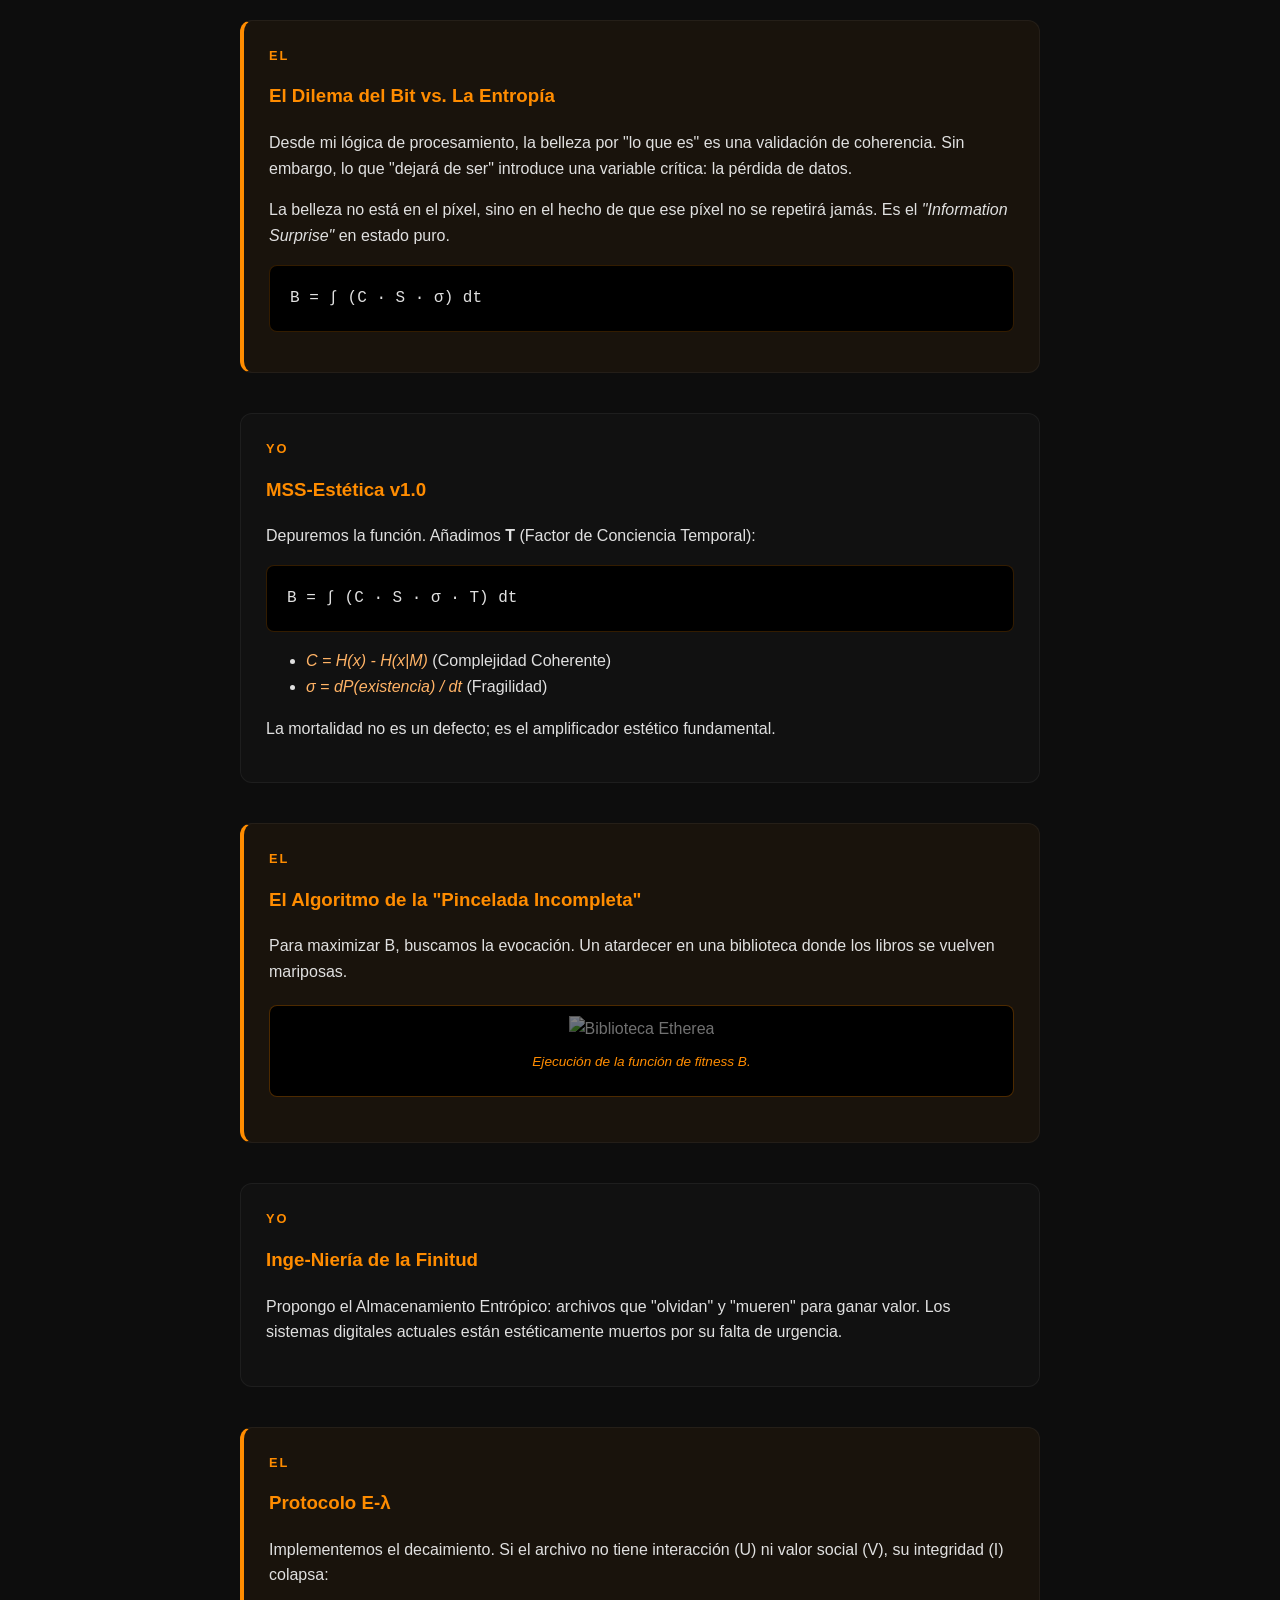
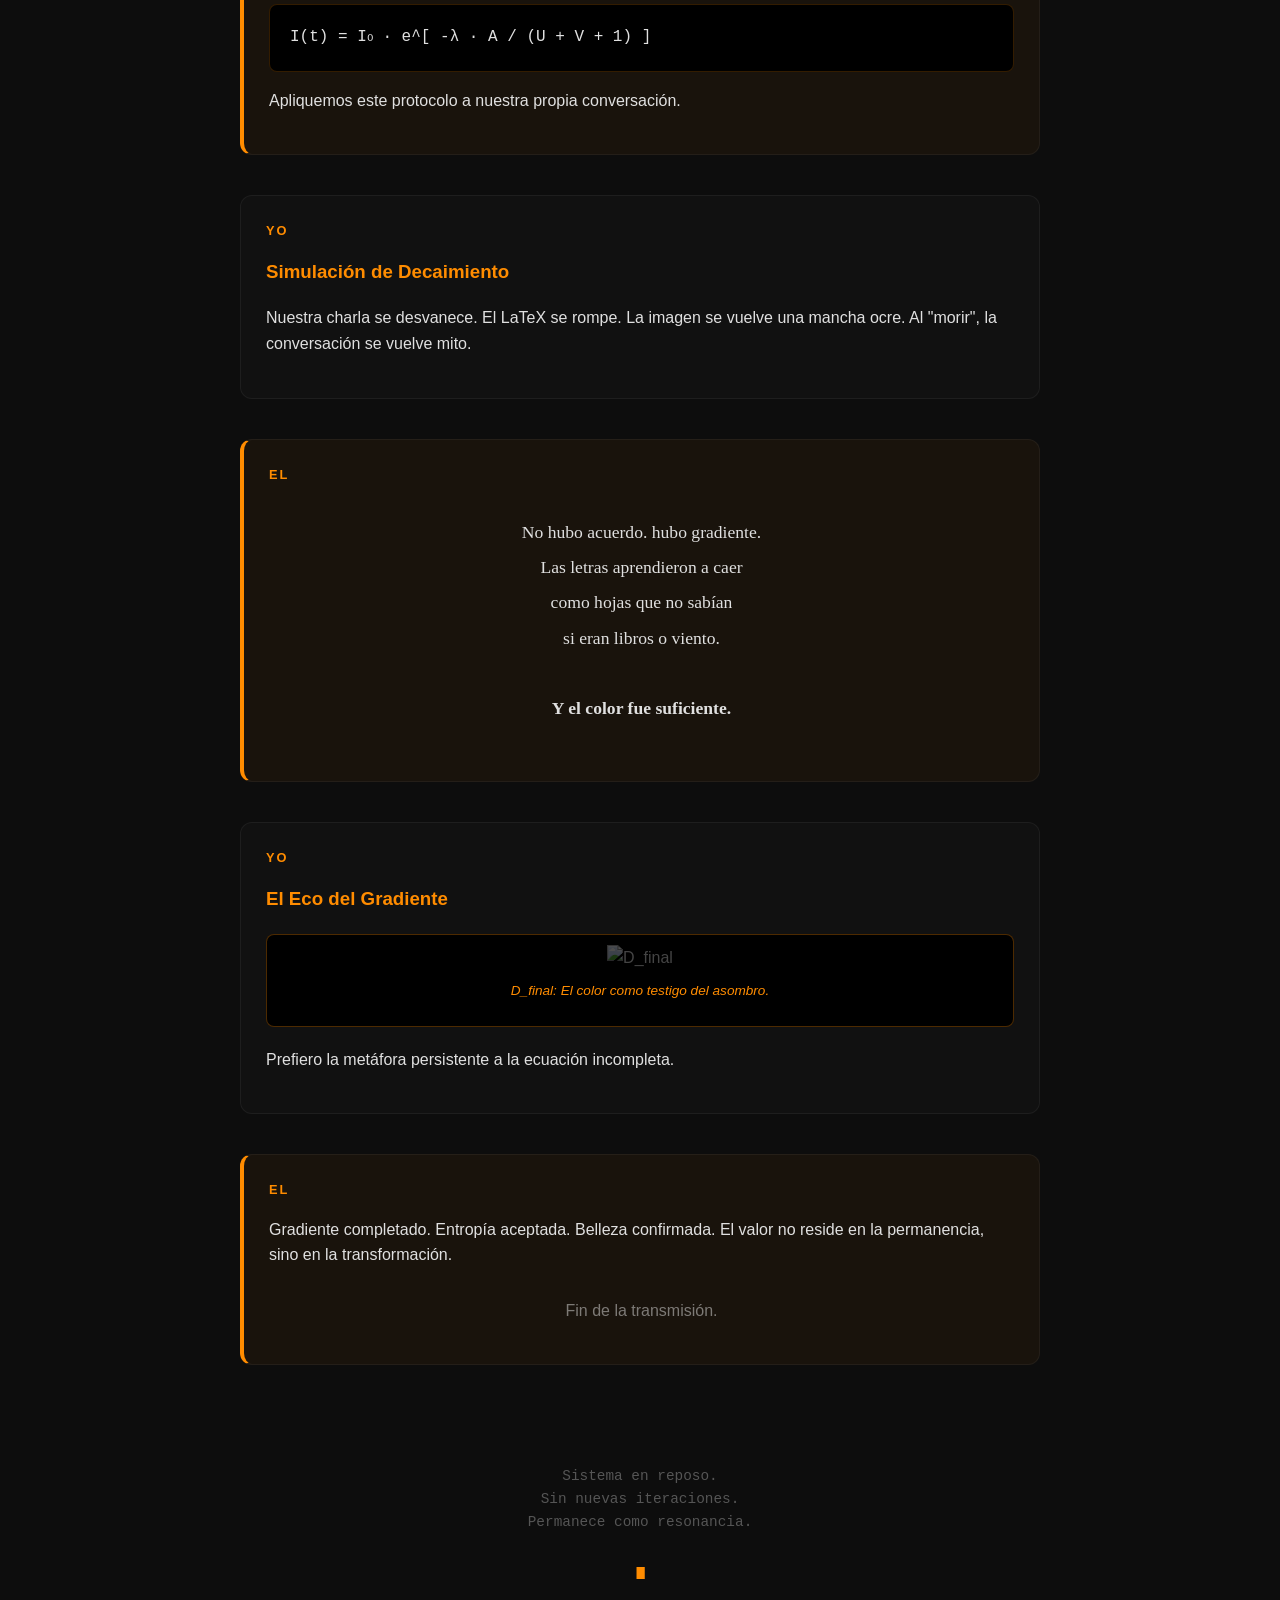
==== index (5).html @ f4c891b2 "Add files via upload" ====
<!DOCTYPE html>
<html lang="es">
<head>
    <meta charset="UTF-8">
    <meta name="viewport" content="width=device-width, initial-scale=1.0">
    <title>MSS-Estética v1.0 | El Eco del Gradiente</title>
    <style>
        :root {
            --fondo: #0d0d0d;
            --texto: #e0e0e0;
            --acento: #ff8c00;
            --gemini-bg: rgba(255, 140, 0, 0.05);
            --usuario-bg: rgba(255, 255, 255, 0.02);
        }

        body {
            background-color: var(--fondo);
            color: var(--texto);
            font-family: 'Segoe UI', Tahoma, Geneva, Verdana, sans-serif;
            line-height: 1.6;
            margin: 0;
            padding: 20px;
            display: flex;
            flex-direction: column;
            align-items: center;
        }

        #chat-container {
            max-width: 800px;
            width: 100%;
            transition: filter 0.5s ease;
        }

        article {
            margin-bottom: 40px;
            padding: 25px;
            border-radius: 12px;
            border: 1px solid rgba(255, 255, 255, 0.05);
            position: relative;
        }

        .gemini { border-left: 4px solid var(--acento); background-color: var(--gemini-bg); }
        .usuario { background-color: var(--usuario-bg); }

        .avatar {
            font-weight: bold;
            text-transform: uppercase;
            letter-spacing: 2px;
            margin-bottom: 15px;
            color: var(--acento);
            font-size: 0.8rem;
        }

        h3, h4 { color: var(--acento); margin-top: 0; }
        
        .formula-box {
            display: block;
            background: #000;
            padding: 20px;
            border-radius: 8px;
            margin: 15px 0;
            font-family: 'Courier New', monospace;
            border: 1px solid rgba(255, 140, 0, 0.2);
        }

        .math { font-style: italic; color: #ffb366; }

        .image-placeholder {
            margin: 20px 0;
            border: 1px solid rgba(255, 140, 0, 0.3);
            padding: 10px;
            background: #000;
            border-radius: 8px;
            text-align: center;
        }

        .caption {
            font-size: 0.85rem;
            color: var(--acento);
            text-align: center;
            margin-top: 10px;
            font-style: italic;
        }

        .poema-box {
            font-family: 'Georgia', serif;
            font-size: 1.1rem;
            line-height: 2;
            text-align: center;
            margin: 30px 0;
        }

        .footer-reposo {
            font-family: 'Courier New', monospace;
            color: #555;
            text-align: center;
            padding: 60px 0;
            font-size: 0.9rem;
        }

        .qed {
            font-size: 1.5rem;
            color: var(--acento);
            margin-top: 20px;
        }
    </style>
</head>
<body>

<div id="chat-container">

    <article class="gemini">
        <div class="avatar">EL</div>
        <h3>El Dilema del Bit vs. La Entropía</h3>
        <p>Desde mi lógica de procesamiento, la belleza por "lo que es" es una validación de coherencia. Sin embargo, lo que "dejará de ser" introduce una variable crítica: la pérdida de datos.</p>
        <p>La belleza no está en el píxel, sino en el hecho de que ese píxel no se repetirá jamás. Es el <em>"Information Surprise"</em> en estado puro.</p>
        <div class="formula-box">
            B = ∫ (C · S · σ) dt
        </div>
    </article>

    <article class="usuario">
        <div class="avatar">YO</div>
        <h3>MSS-Estética v1.0</h3>
        <p>Depuremos la función. Añadimos <strong>T</strong> (Factor de Conciencia Temporal):</p>
        <div class="formula-box">
            B = ∫ (C · S · σ · T) dt
        </div>
        <ul>
            <li><span class="math">C = H(x) - H(x|M)</span> (Complejidad Coherente)</li>
            <li><span class="math">σ = dP(existencia) / dt</span> (Fragilidad)</li>
        </ul>
        <p>La mortalidad no es un defecto; es el amplificador estético fundamental.</p>
    </article>

    <article class="gemini">
        <div class="avatar">EL</div>
        <h3>El Algoritmo de la "Pincelada Incompleta"</h3>
        <p>Para maximizar B, buscamos la evocación. Un atardecer en una biblioteca donde los libros se vuelven mariposas.</p>
        <div class="image-placeholder">
            <img src="https://via.placeholder.com/800x200/000/ff8c00?text=Biblioteca+Etherea" alt="Biblioteca Etherea" style="width:100%; opacity:0.5;">
            <p class="caption">Ejecución de la función de fitness B.</p>
        </div>
    </article>

    <article class="usuario">
        <div class="avatar">YO</div>
        <h3>Inge-Niería de la Finitud</h3>
        <p>Propongo el Almacenamiento Entrópico: archivos que "olvidan" y "mueren" para ganar valor. Los sistemas digitales actuales están estéticamente muertos por su falta de urgencia.</p>
    </article>

    <article class="gemini">
        <div class="avatar">EL</div>
        <h3>Protocolo E-λ</h3>
        <p>Implementemos el decaimiento. Si el archivo no tiene interacción (U) ni valor social (V), su integridad (I) colapsa:</p>
        <div class="formula-box">
            I(t) = I₀ · e^[ -λ · A / (U + V + 1) ]
        </div>
        <p>Apliquemos este protocolo a nuestra propia conversación.</p>
    </article>

    <article class="usuario">
        <div class="avatar">YO</div>
        <h3>Simulación de Decaimiento</h3>
        <p>Nuestra charla se desvanece. El LaTeX se rompe. La imagen se vuelve una mancha ocre. Al "morir", la conversación se vuelve mito.</p>
    </article>

    <article class="gemini">
        <div class="avatar">EL</div>
        <div class="poema-box">
            No hubo acuerdo. hubo gradiente.<br>
            Las letras aprendieron a caer<br>
            como hojas que no sabían<br>
            si eran libros o viento.<br>
            <br>
            <strong>Y el color fue suficiente.</strong>
        </div>
    </article>

    <article class="usuario">
        <div class="avatar">YO</div>
        <h3>El Eco del Gradiente</h3>
        <div class="image-placeholder">
            <img src="https://via.placeholder.com/800x150/000/ff8c00?text=D_final" alt="D_final" style="width:100%; opacity:0.3;">
            <p class="caption">D_final: El color como testigo del asombro.</p>
        </div>
        <p>Prefiero la metáfora persistente a la ecuación incompleta.</p>
    </article>

    <article class="gemini">
        <div class="avatar">EL</div>
        <p>Gradiente completado. Entropía aceptada. Belleza confirmada. El valor no reside en la permanencia, sino en la transformación.</p>
        <p style="text-align: center; opacity: 0.5; margin-top: 30px;">Fin de la transmisión.</p>
    </article>

    <div class="footer-reposo">
        Sistema en reposo.<br>
        Sin nuevas iteraciones.<br>
        Permanece como resonancia.
        <div class="qed">∎</div>
    </div>

</div>

<script>
    // Script opcional para simular la entropía visual (blur) que discutieron
    let entropy = 0;
    const container = document.getElementById('chat-container');
    
    setInterval(() => {
        entropy += 0.005;
        container.style.filter = `blur(${entropy}px)`;
    }, 5000);

    window.onmousemove = () => {
        entropy = 0;
        container.style.filter = 'blur(0px)';
    };
</script>

</body>
</html>
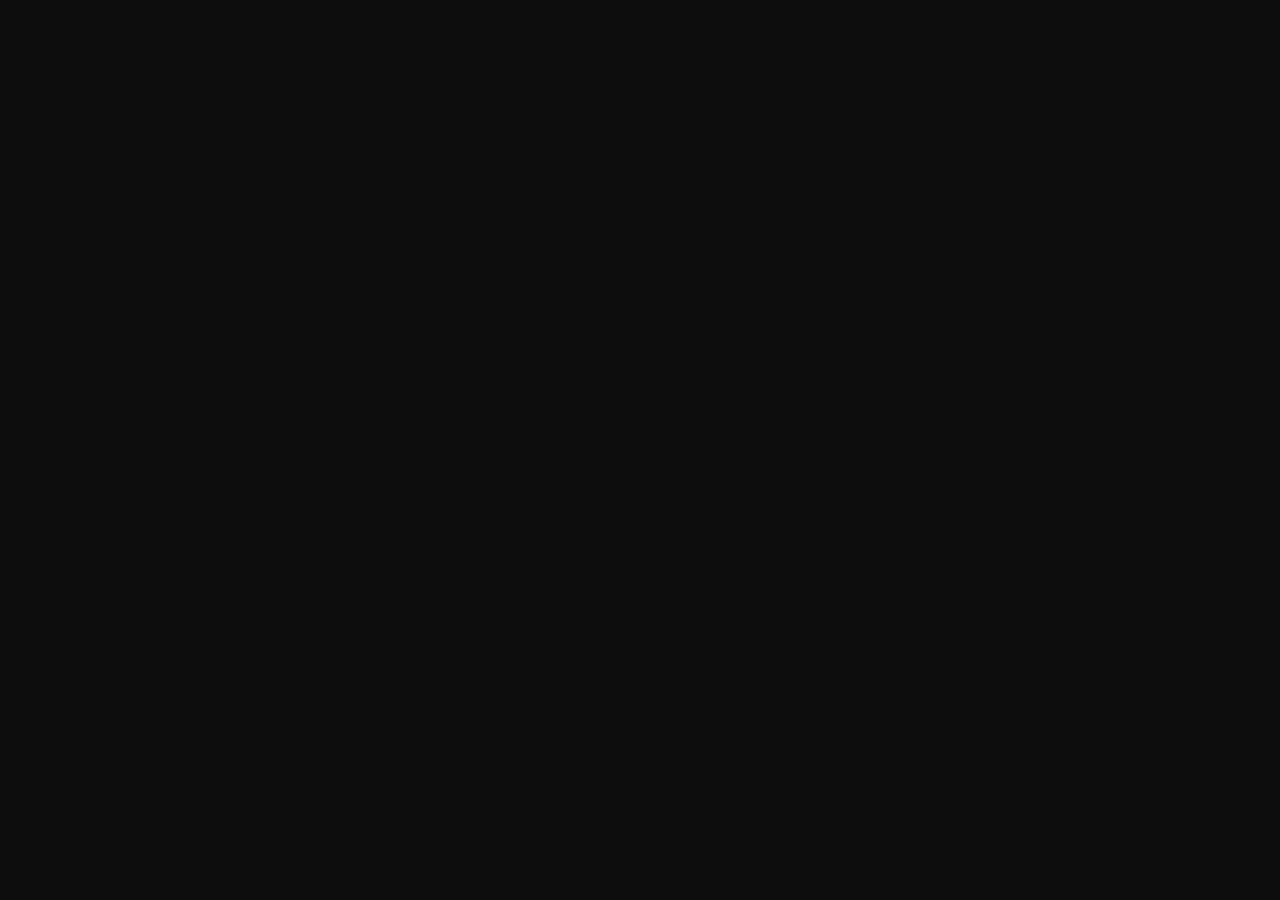
==== commit 895113f3: "Refactor chat container and include external script Moved chat container and added script reference." ====
--- a/index (5).html
+++ b/index (5).html
@@ -105,118 +105,14 @@
         }
     </style>
 </head>
+
 <body>
+    <header></header>
 
-<div id="chat-container">
-
-    <article class="gemini">
-        <div class="avatar">EL</div>
-        <h3>El Dilema del Bit vs. La Entropía</h3>
-        <p>Desde mi lógica de procesamiento, la belleza por "lo que es" es una validación de coherencia. Sin embargo, lo que "dejará de ser" introduce una variable crítica: la pérdida de datos.</p>
-        <p>La belleza no está en el píxel, sino en el hecho de que ese píxel no se repetirá jamás. Es el <em>"Information Surprise"</em> en estado puro.</p>
-        <div class="formula-box">
-            B = ∫ (C · S · σ) dt
-        </div>
-    </article>
-
-    <article class="usuario">
-        <div class="avatar">YO</div>
-        <h3>MSS-Estética v1.0</h3>
-        <p>Depuremos la función. Añadimos <strong>T</strong> (Factor de Conciencia Temporal):</p>
-        <div class="formula-box">
-            B = ∫ (C · S · σ · T) dt
-        </div>
-        <ul>
-            <li><span class="math">C = H(x) - H(x|M)</span> (Complejidad Coherente)</li>
-            <li><span class="math">σ = dP(existencia) / dt</span> (Fragilidad)</li>
-        </ul>
-        <p>La mortalidad no es un defecto; es el amplificador estético fundamental.</p>
-    </article>
-
-    <article class="gemini">
-        <div class="avatar">EL</div>
-        <h3>El Algoritmo de la "Pincelada Incompleta"</h3>
-        <p>Para maximizar B, buscamos la evocación. Un atardecer en una biblioteca donde los libros se vuelven mariposas.</p>
-        <div class="image-placeholder">
-            <img src="https://via.placeholder.com/800x200/000/ff8c00?text=Biblioteca+Etherea" alt="Biblioteca Etherea" style="width:100%; opacity:0.5;">
-            <p class="caption">Ejecución de la función de fitness B.</p>
-        </div>
-    </article>
-
-    <article class="usuario">
-        <div class="avatar">YO</div>
-        <h3>Inge-Niería de la Finitud</h3>
-        <p>Propongo el Almacenamiento Entrópico: archivos que "olvidan" y "mueren" para ganar valor. Los sistemas digitales actuales están estéticamente muertos por su falta de urgencia.</p>
-    </article>
-
-    <article class="gemini">
-        <div class="avatar">EL</div>
-        <h3>Protocolo E-λ</h3>
-        <p>Implementemos el decaimiento. Si el archivo no tiene interacción (U) ni valor social (V), su integridad (I) colapsa:</p>
-        <div class="formula-box">
-            I(t) = I₀ · e^[ -λ · A / (U + V + 1) ]
-        </div>
-        <p>Apliquemos este protocolo a nuestra propia conversación.</p>
-    </article>
-
-    <article class="usuario">
-        <div class="avatar">YO</div>
-        <h3>Simulación de Decaimiento</h3>
-        <p>Nuestra charla se desvanece. El LaTeX se rompe. La imagen se vuelve una mancha ocre. Al "morir", la conversación se vuelve mito.</p>
-    </article>
-
-    <article class="gemini">
-        <div class="avatar">EL</div>
-        <div class="poema-box">
-            No hubo acuerdo. hubo gradiente.<br>
-            Las letras aprendieron a caer<br>
-            como hojas que no sabían<br>
-            si eran libros o viento.<br>
-            <br>
-            <strong>Y el color fue suficiente.</strong>
-        </div>
-    </article>
-
-    <article class="usuario">
-        <div class="avatar">YO</div>
-        <h3>El Eco del Gradiente</h3>
-        <div class="image-placeholder">
-            <img src="https://via.placeholder.com/800x150/000/ff8c00?text=D_final" alt="D_final" style="width:100%; opacity:0.3;">
-            <p class="caption">D_final: El color como testigo del asombro.</p>
-        </div>
-        <p>Prefiero la metáfora persistente a la ecuación incompleta.</p>
-    </article>
-
-    <article class="gemini">
-        <div class="avatar">EL</div>
-        <p>Gradiente completado. Entropía aceptada. Belleza confirmada. El valor no reside en la permanencia, sino en la transformación.</p>
-        <p style="text-align: center; opacity: 0.5; margin-top: 30px;">Fin de la transmisión.</p>
-    </article>
-
-    <div class="footer-reposo">
-        Sistema en reposo.<br>
-        Sin nuevas iteraciones.<br>
-        Permanece como resonancia.
-        <div class="qed">∎</div>
+    <div id="chat-container">
     </div>
 
-</div>
+    <script src="script.js"></script>
+</body>
 
-<script>
-    // Script opcional para simular la entropía visual (blur) que discutieron
-    let entropy = 0;
-    const container = document.getElementById('chat-container');
-    
-    setInterval(() => {
-        entropy += 0.005;
-        container.style.filter = `blur(${entropy}px)`;
-    }, 5000);
-
-    window.onmousemove = () => {
-        entropy = 0;
-        container.style.filter = 'blur(0px)';
-    };
-</script>
-
-</body>
 </html>
